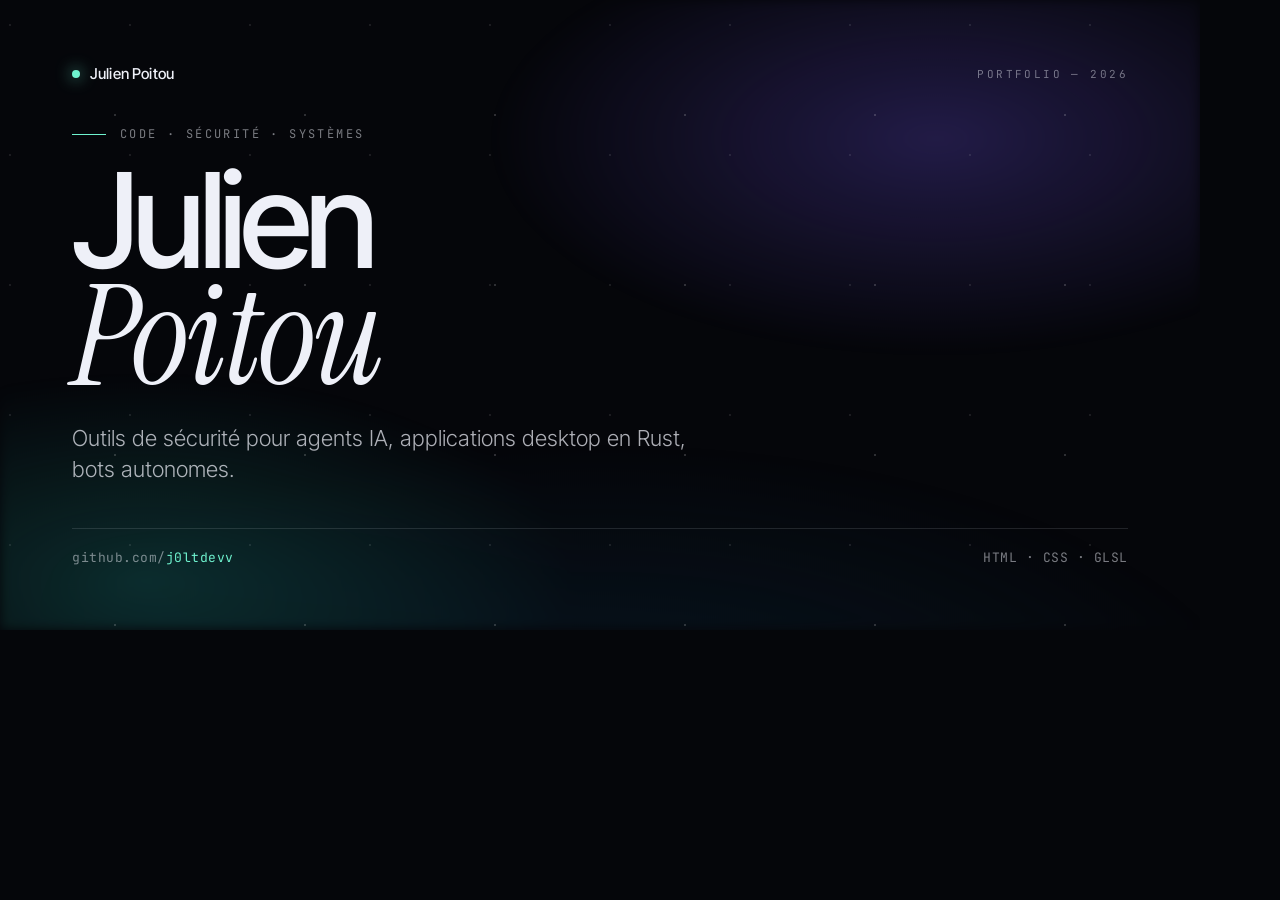
==== og-card.html @ 15c1943f "Carte de partage 1200x630, meta OG et equilibrage typographique" ====
<!doctype html>
<html lang="fr">
<head>
<meta charset="utf-8">
<link rel="preconnect" href="https://fonts.googleapis.com">
<link rel="preconnect" href="https://fonts.gstatic.com" crossorigin>
<link href="https://fonts.googleapis.com/css2?family=Inter+Tight:wght@300;400;500&family=Instrument+Serif:ital@1&family=JetBrains+Mono:wght@400;500&display=swap" rel="stylesheet">
<style>
  *{ margin:0; padding:0; box-sizing:border-box; }
  html,body{ width:1200px; height:630px; overflow:hidden; }
  body{
    background:#05060a;
    color:#eef0f8;
    font-family:"Inter Tight",system-ui,sans-serif;
    position:relative;
    padding:64px 72px;
    display:flex;
    flex-direction:column;
    justify-content:space-between;
  }
  body::before{
    content:"";
    position:absolute; inset:0;
    background:
      radial-gradient(60% 55% at 78% 22%, rgba(96,72,200,.32), transparent 62%),
      radial-gradient(55% 50% at 12% 92%, rgba(30,150,140,.26), transparent 65%),
      radial-gradient(80% 70% at 50% 120%, rgba(10,40,60,.5), transparent 70%);
    filter:blur(6px);
  }
  body::after{
    content:"";
    position:absolute; inset:0;
    background-image:radial-gradient(rgba(255,255,255,.55) .8px, transparent .9px),
                     radial-gradient(rgba(255,255,255,.30) .7px, transparent .8px);
    background-size:190px 170px, 120px 130px;
    background-position:20px 30px, 70px 90px;
    opacity:.30;
  }
  .top,.bottom{ position:relative; z-index:2; display:flex; align-items:center; justify-content:space-between; }
  .brand{ display:flex; align-items:center; gap:10px; font-size:15px; font-weight:500; letter-spacing:.01em; }
  .dot{ width:8px; height:8px; border-radius:50%; background:#6ff3cf; box-shadow:0 0 16px rgba(111,243,207,.9); }
  .top .tag{
    font-family:"JetBrains Mono",monospace; font-size:11px; letter-spacing:.22em;
    text-transform:uppercase; color:rgba(238,240,248,.45);
  }
  .middle{ position:relative; z-index:2; }
  .eyebrow{
    font-family:"JetBrains Mono",monospace; font-size:12px; letter-spacing:.2em;
    text-transform:uppercase; color:rgba(238,240,248,.5);
    display:flex; align-items:center; gap:14px; margin-bottom:22px;
  }
  .eyebrow::before{ content:""; width:34px; height:1px; background:#6ff3cf; }
  h1{
    font-size:132px; line-height:.86; letter-spacing:-.05em; font-weight:500;
  }
  h1 em{
    font-family:"Instrument Serif",Georgia,serif; font-style:italic; font-weight:400;
    font-size:1.05em; letter-spacing:-.02em;
  }
  .sub{
    margin-top:26px; font-size:22px; font-weight:300; color:rgba(238,240,248,.72);
    max-width:640px; line-height:1.4;
  }
  .bottom{
    font-family:"JetBrains Mono",monospace; font-size:13px;
    color:rgba(238,240,248,.5); letter-spacing:.04em;
    border-top:1px solid rgba(238,240,248,.12);
    padding-top:20px;
  }
  .bottom strong{ color:#6ff3cf; font-weight:400; }
</style>
</head>
<body>
  <div class="top">
    <div class="brand"><span class="dot"></span>Julien Poitou</div>
    <div class="tag">Portfolio — 2026</div>
  </div>

  <div class="middle">
    <div class="eyebrow">Code · Sécurité · Systèmes</div>
    <h1>Julien<br><em>Poitou</em></h1>
    <p class="sub">Outils de sécurité pour agents IA, applications desktop en Rust, bots autonomes.</p>
  </div>

  <div class="bottom">
    <span>github.com/<strong>j0ltdevv</strong></span>
    <span>HTML · CSS · GLSL</span>
  </div>
</body>
</html>
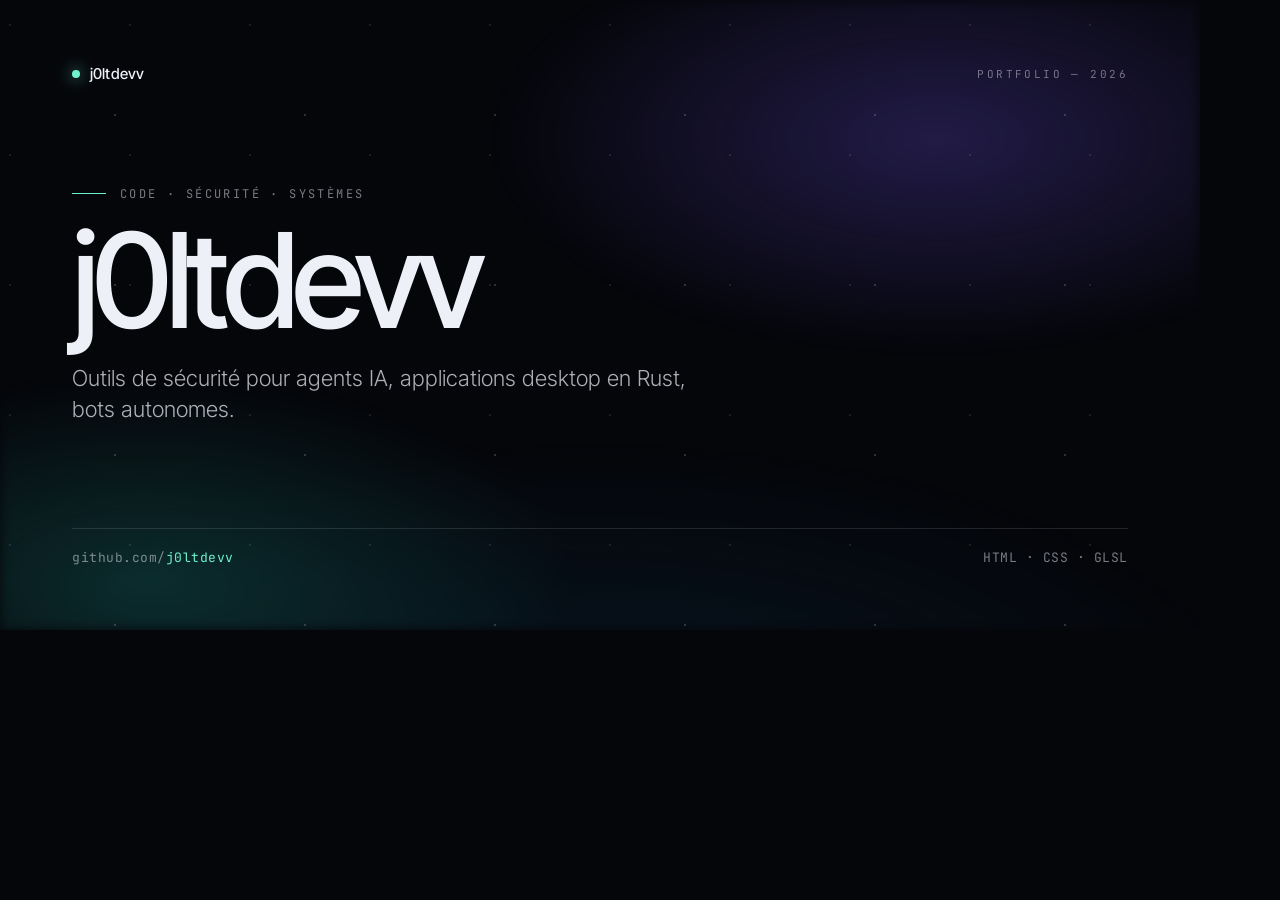
==== commit 85565b3e: "Carte de partage 1200x630, meta OG et equilibrage typographique" ====
--- a/og-card.html
+++ b/og-card.html
@@ -72,13 +72,13 @@
 </head>
 <body>
   <div class="top">
-    <div class="brand"><span class="dot"></span>Julien Poitou</div>
+    <div class="brand"><span class="dot"></span>j0ltdevv</div>
     <div class="tag">Portfolio — 2026</div>
   </div>
 
   <div class="middle">
     <div class="eyebrow">Code · Sécurité · Systèmes</div>
-    <h1>Julien<br><em>Poitou</em></h1>
+    <h1>j0ltdevv</h1>
     <p class="sub">Outils de sécurité pour agents IA, applications desktop en Rust, bots autonomes.</p>
   </div>
 
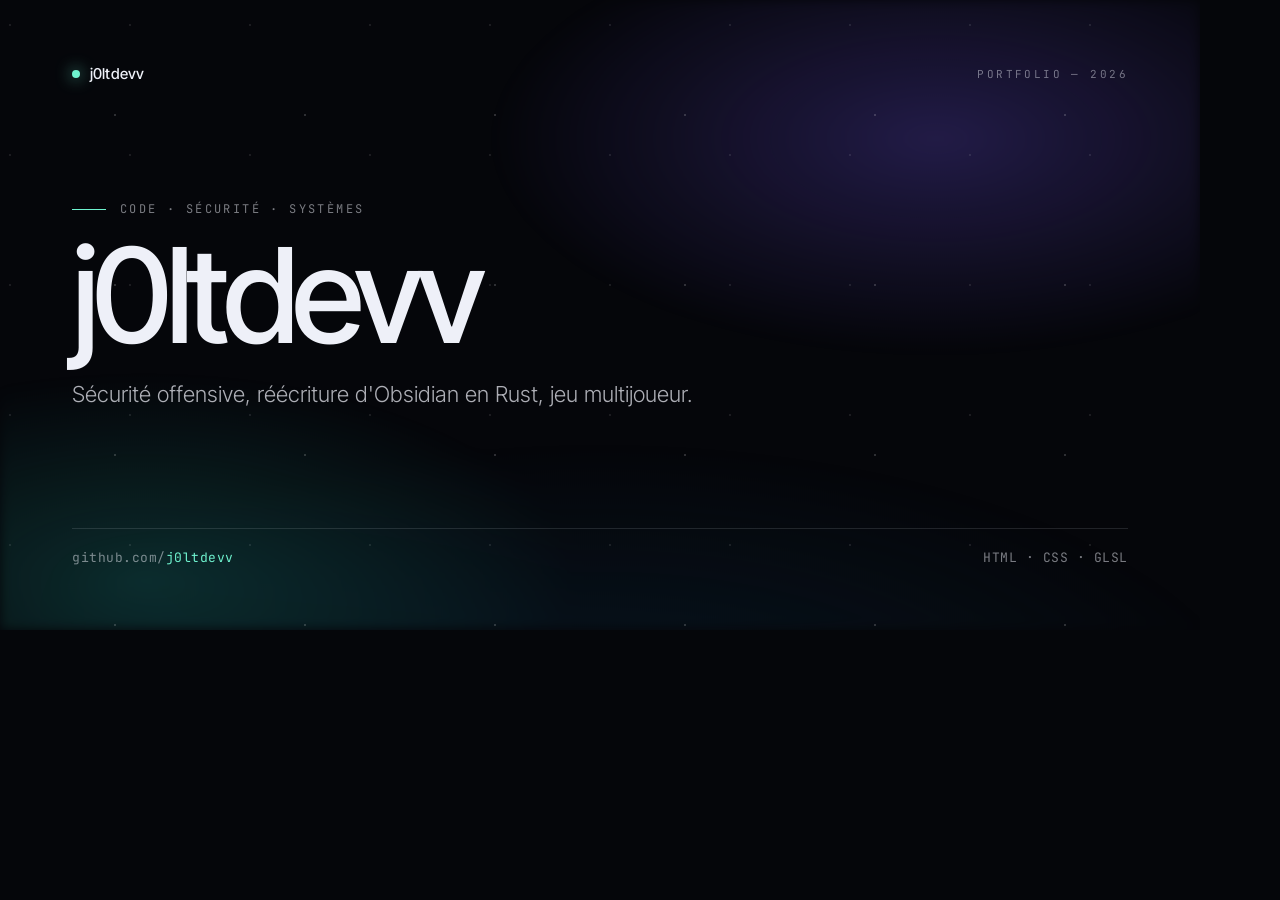
==== commit 3e641dbe: "Textes reecrits, approche et contact supprimes, curseur retire, bookmark-watcher ajoute, Provenance" ====
--- a/og-card.html
+++ b/og-card.html
@@ -79,7 +79,7 @@
   <div class="middle">
     <div class="eyebrow">Code · Sécurité · Systèmes</div>
     <h1>j0ltdevv</h1>
-    <p class="sub">Outils de sécurité pour agents IA, applications desktop en Rust, bots autonomes.</p>
+    <p class="sub">Sécurité offensive, réécriture d'Obsidian en Rust, jeu multijoueur.</p>
   </div>
 
   <div class="bottom">
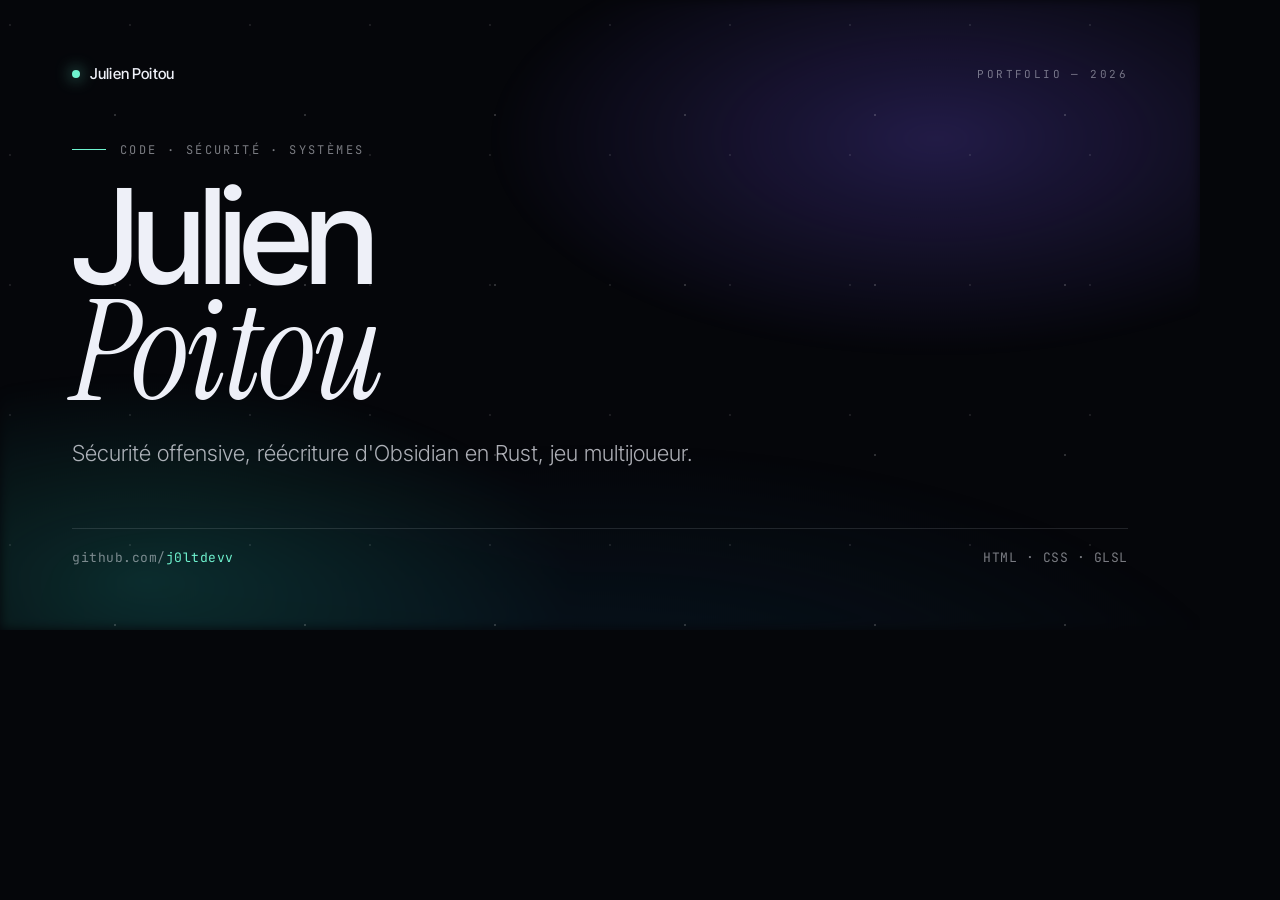
==== commit 84feabe0: "Textes reecrits, approche et contact supprimes, curseur retire, bookmark-watcher ajoute, Provenance" ====
--- a/og-card.html
+++ b/og-card.html
@@ -72,13 +72,13 @@
 </head>
 <body>
   <div class="top">
-    <div class="brand"><span class="dot"></span>j0ltdevv</div>
+    <div class="brand"><span class="dot"></span>Julien Poitou</div>
     <div class="tag">Portfolio — 2026</div>
   </div>
 
   <div class="middle">
     <div class="eyebrow">Code · Sécurité · Systèmes</div>
-    <h1>j0ltdevv</h1>
+    <h1>Julien<br><em>Poitou</em></h1>
     <p class="sub">Sécurité offensive, réécriture d'Obsidian en Rust, jeu multijoueur.</p>
   </div>
 
